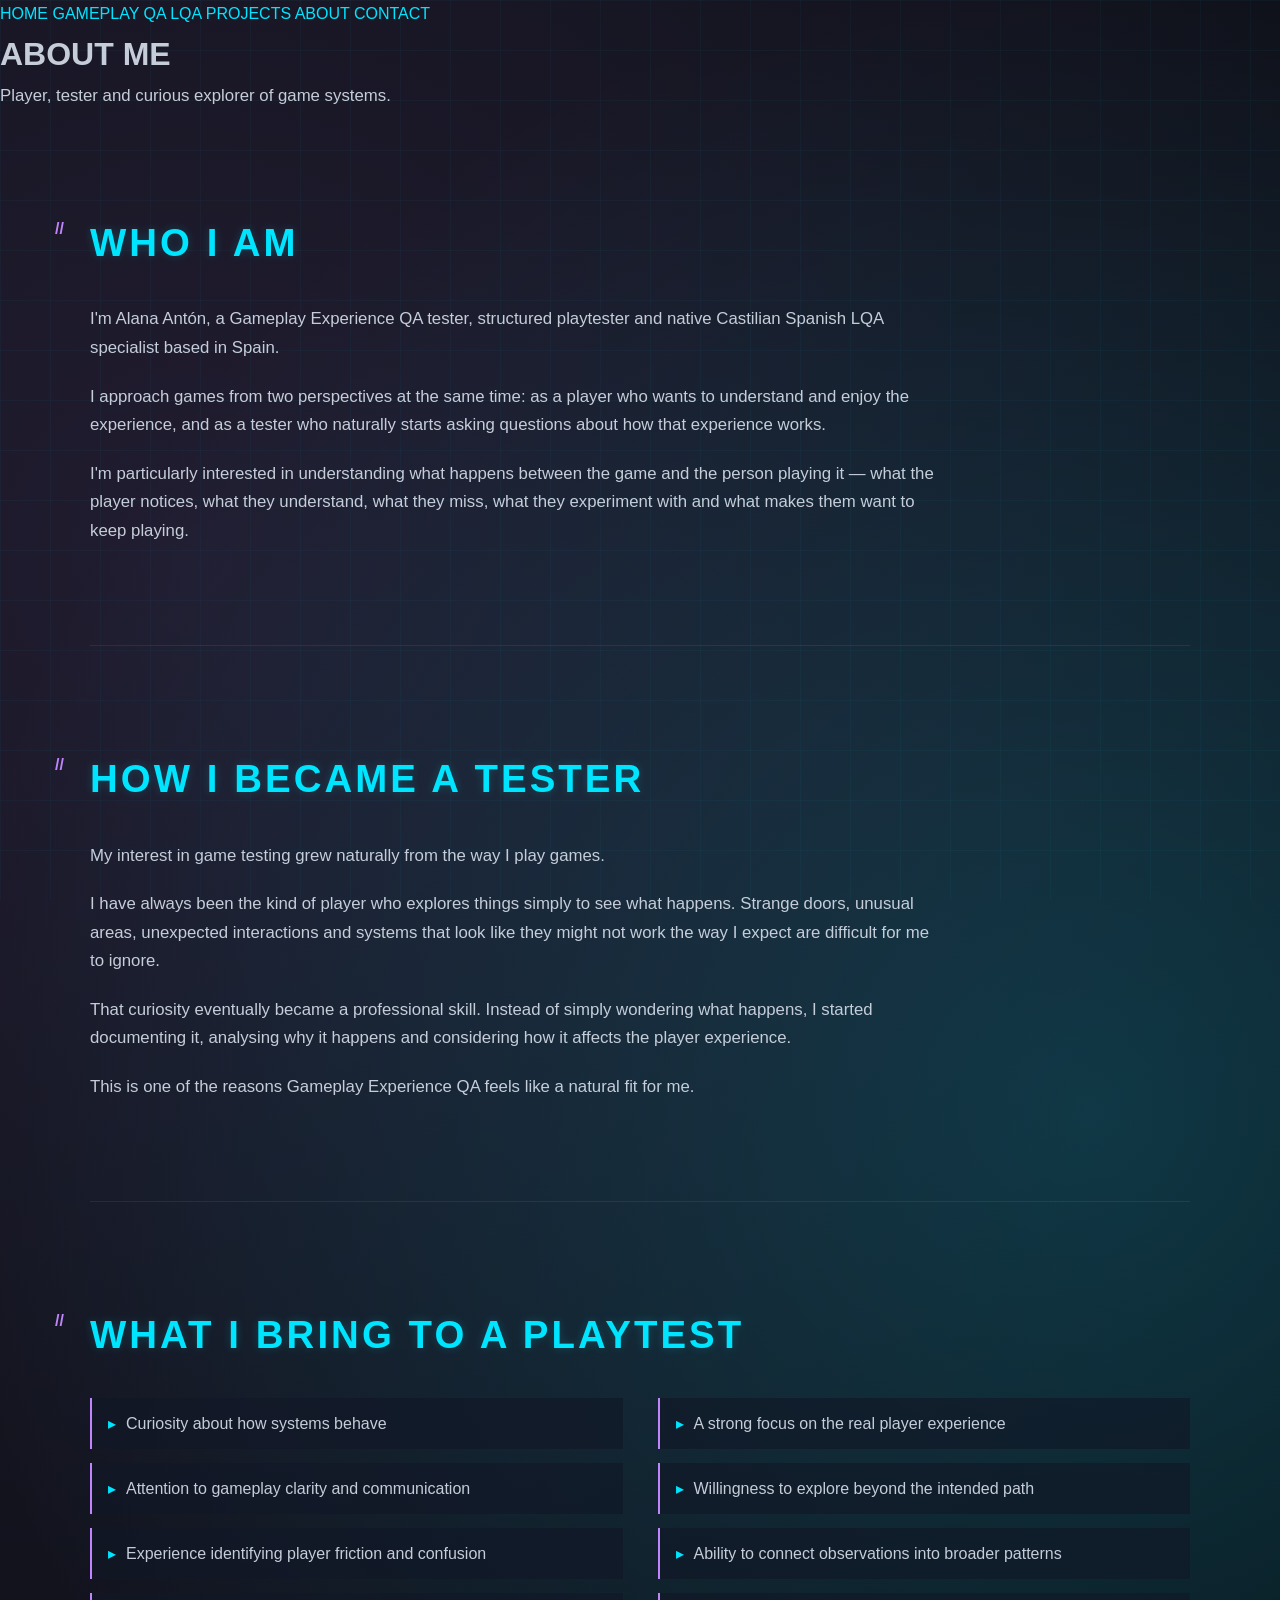
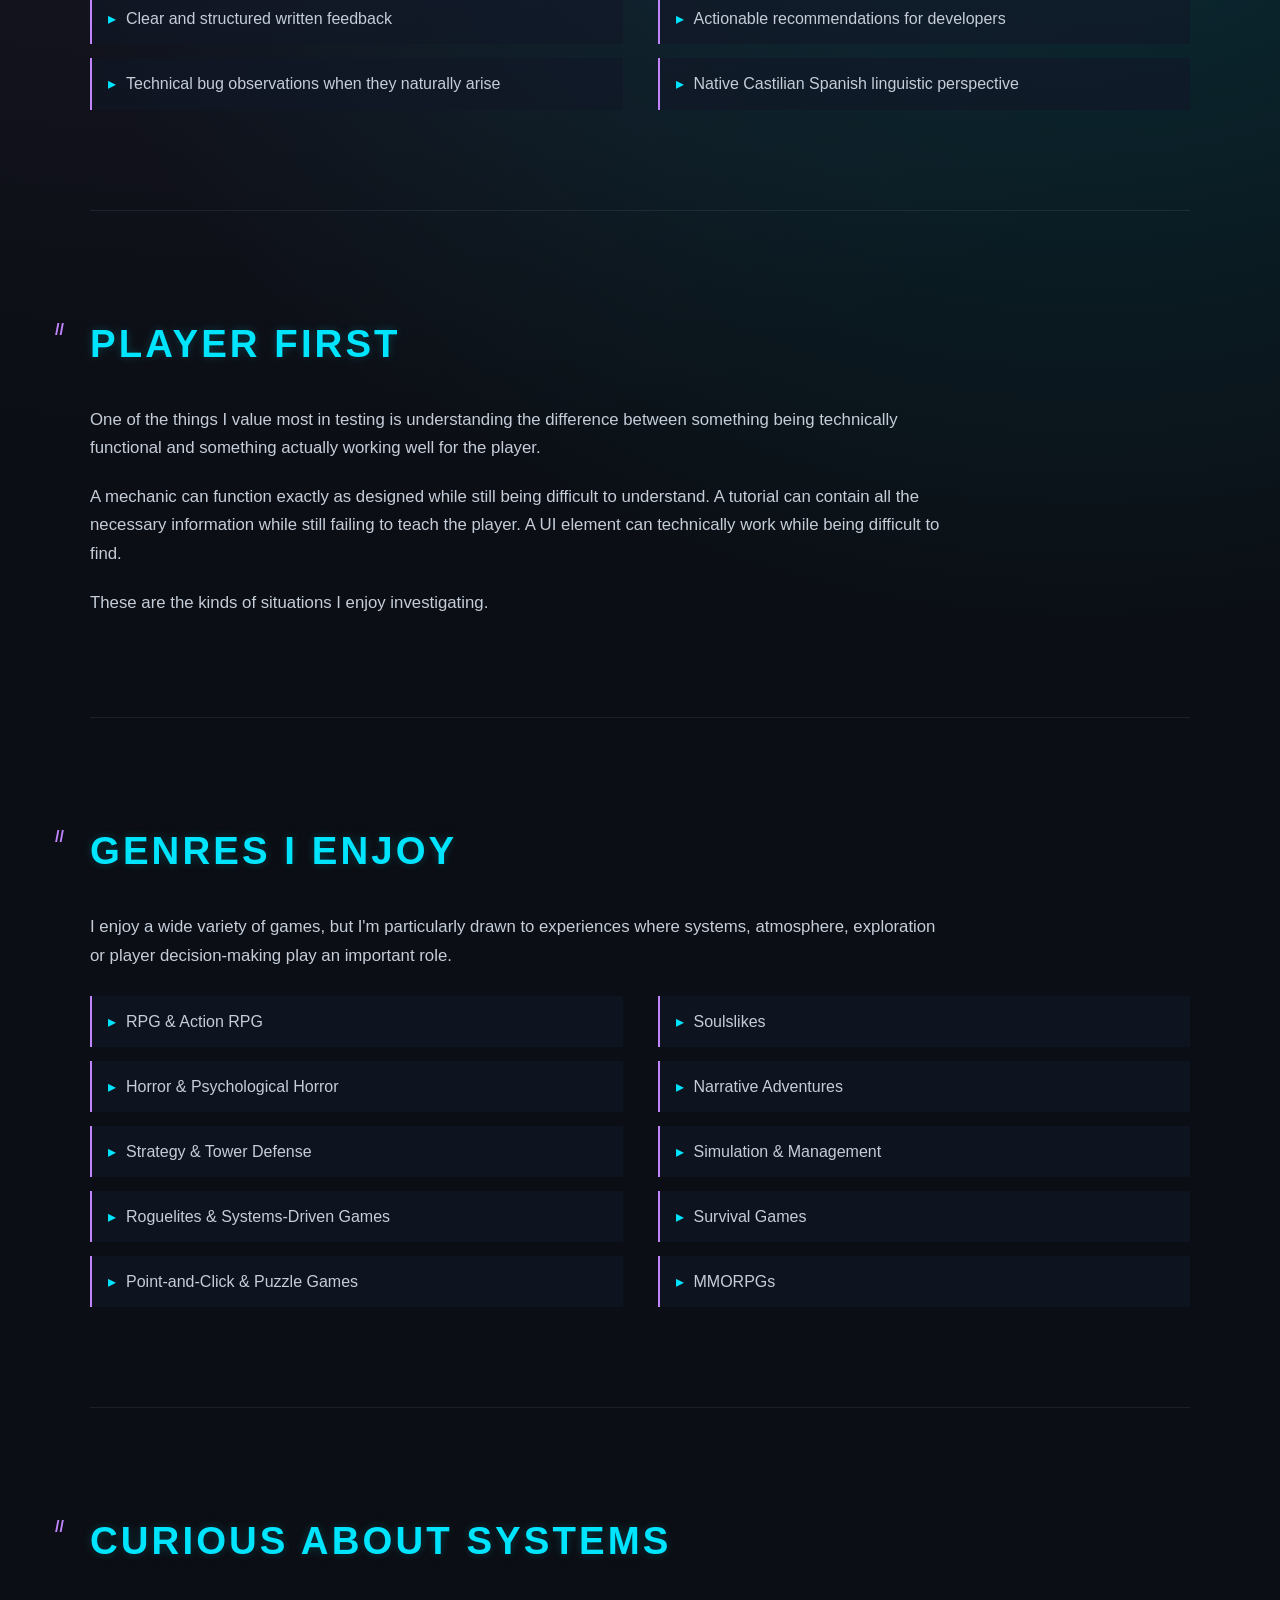
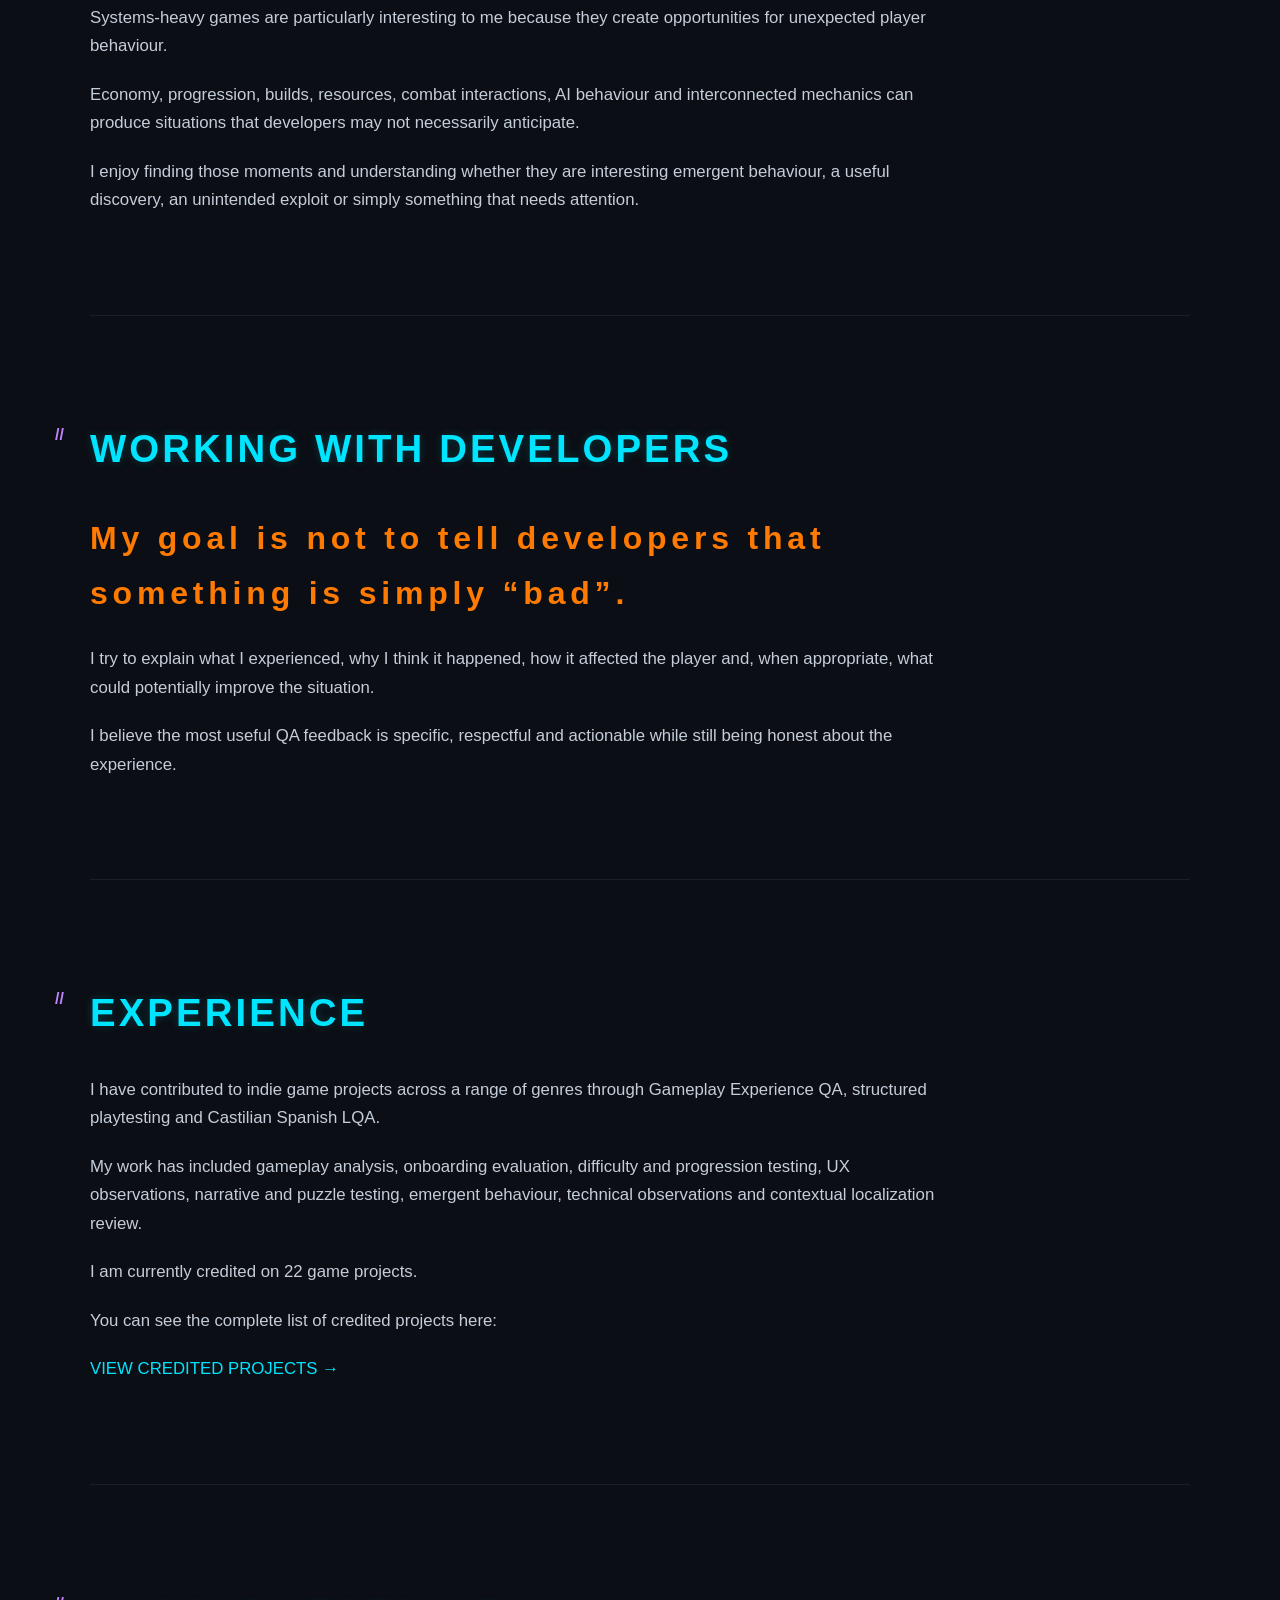
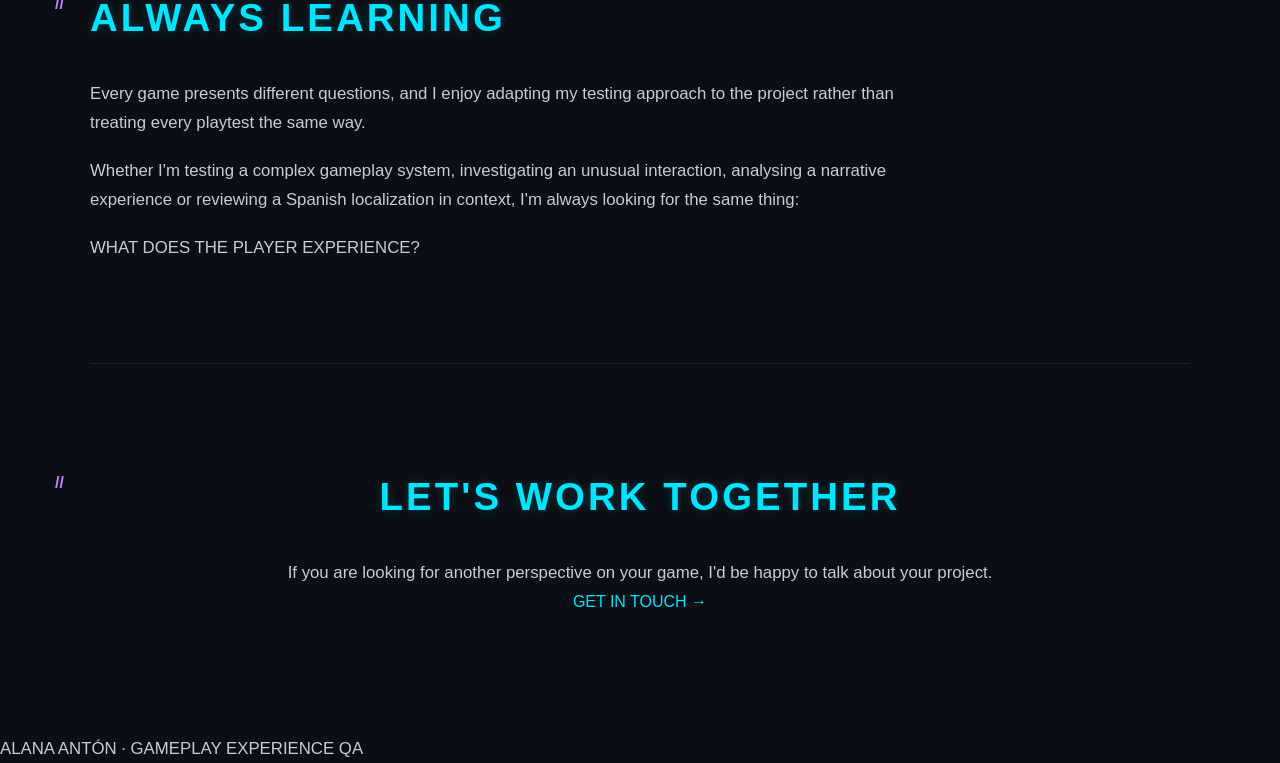
==== about.html @ 399d9724 "Create about.html" ====
<!DOCTYPE html>
<html lang="en">

<head>
    <meta charset="UTF-8">
    <meta name="viewport" content="width=device-width, initial-scale=1.0">

    <title>About | Alana Antón</title>

    <link rel="stylesheet" href="style.css">
</head>

<body>


<nav class="navbar">

    <div class="nav-links">

        <a href="index.html">HOME</a>
        <a href="gameplay-qa.html">GAMEPLAY QA</a>
        <a href="lqa.html">LQA</a>
        <a href="projects.html">PROJECTS</a>
        <a href="about.html">ABOUT</a>
        <a href="contact.html">CONTACT</a>

    </div>

</nav>


<header class="page-header">

    <h1>ABOUT ME</h1>

    <p>
        Player, tester and curious explorer of game systems.
    </p>

</header>


<main>


<section>

    <h2>WHO I AM</h2>

    <p>
        I'm Alana Antón, a Gameplay Experience QA tester,
        structured playtester and native Castilian Spanish LQA
        specialist based in Spain.
    </p>

    <p>
        I approach games from two perspectives at the same time:
        as a player who wants to understand and enjoy the experience,
        and as a tester who naturally starts asking questions about
        how that experience works.
    </p>

    <p>
        I'm particularly interested in understanding what happens
        between the game and the person playing it — what the player
        notices, what they understand, what they miss, what they
        experiment with and what makes them want to keep playing.
    </p>

</section>


<section>

    <h2>HOW I BECAME A TESTER</h2>

    <p>
        My interest in game testing grew naturally from the way I
        play games.
    </p>

    <p>
        I have always been the kind of player who explores things
        simply to see what happens. Strange doors, unusual areas,
        unexpected interactions and systems that look like they
        might not work the way I expect are difficult for me to ignore.
    </p>

    <p>
        That curiosity eventually became a professional skill.
        Instead of simply wondering what happens, I started documenting
        it, analysing why it happens and considering how it affects
        the player experience.
    </p>

    <p>
        This is one of the reasons Gameplay Experience QA feels like
        a natural fit for me.
    </p>

</section>


<section>

    <h2>WHAT I BRING TO A PLAYTEST</h2>

    <ul>

        <li>Curiosity about how systems behave</li>

        <li>A strong focus on the real player experience</li>

        <li>Attention to gameplay clarity and communication</li>

        <li>Willingness to explore beyond the intended path</li>

        <li>Experience identifying player friction and confusion</li>

        <li>Ability to connect observations into broader patterns</li>

        <li>Clear and structured written feedback</li>

        <li>Actionable recommendations for developers</li>

        <li>Technical bug observations when they naturally arise</li>

        <li>Native Castilian Spanish linguistic perspective</li>

    </ul>

</section>


<section>

    <h2>PLAYER FIRST</h2>

    <p>
        One of the things I value most in testing is understanding
        the difference between something being technically functional
        and something actually working well for the player.
    </p>

    <p>
        A mechanic can function exactly as designed while still being
        difficult to understand. A tutorial can contain all the
        necessary information while still failing to teach the player.
        A UI element can technically work while being difficult to find.
    </p>

    <p>
        These are the kinds of situations I enjoy investigating.
    </p>

</section>


<section>

    <h2>GENRES I ENJOY</h2>

    <p>
        I enjoy a wide variety of games, but I'm particularly drawn
        to experiences where systems, atmosphere, exploration or
        player decision-making play an important role.
    </p>

    <ul>

        <li>RPG &amp; Action RPG</li>

        <li>Soulslikes</li>

        <li>Horror &amp; Psychological Horror</li>

        <li>Narrative Adventures</li>

        <li>Strategy &amp; Tower Defense</li>

        <li>Simulation &amp; Management</li>

        <li>Roguelites &amp; Systems-Driven Games</li>

        <li>Survival Games</li>

        <li>Point-and-Click &amp; Puzzle Games</li>

        <li>MMORPGs</li>

    </ul>

</section>


<section>

    <h2>CURIOUS ABOUT SYSTEMS</h2>

    <p>
        Systems-heavy games are particularly interesting to me
        because they create opportunities for unexpected player
        behaviour.
    </p>

    <p>
        Economy, progression, builds, resources, combat interactions,
        AI behaviour and interconnected mechanics can produce situations
        that developers may not necessarily anticipate.
    </p>

    <p>
        I enjoy finding those moments and understanding whether they
        are interesting emergent behaviour, a useful discovery, an
        unintended exploit or simply something that needs attention.
    </p>

</section>


<section>

    <h2>WORKING WITH DEVELOPERS</h2>

    <p>
        My goal is not to tell developers that something is simply
        “bad”.
    </p>

    <p>
        I try to explain what I experienced, why I think it happened,
        how it affected the player and, when appropriate, what could
        potentially improve the situation.
    </p>

    <p>
        I believe the most useful QA feedback is specific, respectful
        and actionable while still being honest about the experience.
    </p>

</section>


<section>

    <h2>EXPERIENCE</h2>

    <p>
        I have contributed to indie game projects across a range of
        genres through Gameplay Experience QA, structured playtesting
        and Castilian Spanish LQA.
    </p>

    <p>
        My work has included gameplay analysis, onboarding evaluation,
        difficulty and progression testing, UX observations, narrative
        and puzzle testing, emergent behaviour, technical observations
        and contextual localization review.
    </p>

    <p>
        I am currently credited on 22 game projects.
    </p>

    <p>
        You can see the complete list of credited projects here:
    </p>

    <p>
        <a href="projects.html">VIEW CREDITED PROJECTS →</a>
    </p>

</section>


<section>

    <h2>ALWAYS LEARNING</h2>

    <p>
        Every game presents different questions, and I enjoy adapting
        my testing approach to the project rather than treating every
        playtest the same way.
    </p>

    <p>
        Whether I'm testing a complex gameplay system, investigating
        an unusual interaction, analysing a narrative experience or
        reviewing a Spanish localization in context, I'm always
        looking for the same thing:
    </p>

    <p class="process-line">
        WHAT DOES THE PLAYER EXPERIENCE?
    </p>

</section>


<section class="cta-section">

    <h2>LET'S WORK TOGETHER</h2>

    <p>
        If you are looking for another perspective on your game,
        I'd be happy to talk about your project.
    </p>

    <a href="contact.html" class="cta-button">
        GET IN TOUCH →
    </a>

</section>


</main>


<footer>

    <p>
        ALANA ANTÓN · GAMEPLAY EXPERIENCE QA
    </p>

</footer>


</body>
</html>
---- style.css ----
/* =========================================================
   ALANA ANTÓN — GAMEPLAY EXPERIENCE QA PORTFOLIO
   ========================================================= */

:root {
    --bg: #0b0e14;
    --bg-secondary: #111827;
    --panel: #1f293d;

    --cyan: #00e5ff;
    --purple: #c084fc;
    --purple-dark: #8a2be2;
    --orange: #ff7a00;

    --white: #ffffff;
    --text: #c5cdd9;
    --muted: #94a3b8;

    --border: rgba(0, 229, 255, 0.25);
    --glow-cyan: rgba(0, 229, 255, 0.18);
    --glow-purple: rgba(192, 132, 252, 0.12);
}


/* =========================================================
   RESET
   ========================================================= */

* {
    margin: 0;
    padding: 0;
    box-sizing: border-box;
}

html {
    scroll-behavior: smooth;
}

body {
    background:
        radial-gradient(
            circle at 15% 10%,
            var(--glow-purple),
            transparent 30%
        ),
        radial-gradient(
            circle at 85% 20%,
            var(--glow-cyan),
            transparent 25%
        ),
        var(--bg);

    color: var(--text);
    font-family: "Segoe UI", Arial, sans-serif;
    line-height: 1.7;

    min-height: 100vh;
}


/* =========================================================
   SUBTLE TECH GRID
   ========================================================= */

body::before {
    content: "";

    position: fixed;
    inset: 0;

    background-image:
        linear-gradient(
            rgba(0, 229, 255, 0.035) 1px,
            transparent 1px
        ),
        linear-gradient(
            90deg,
            rgba(0, 229, 255, 0.035) 1px,
            transparent 1px
        );

    background-size: 50px 50px;

    pointer-events: none;

    z-index: -1;
}


/* =========================================================
   HEADER / HERO
   ========================================================= */

header.hero {
    min-height: 75vh;

    display: flex;
    flex-direction: column;
    justify-content: center;
    align-items: center;

    text-align: center;

    padding: 80px 20px;

    border-bottom: 1px solid var(--border);

    position: relative;

    overflow: hidden;
}


/* Technical status */

.hero-status {
    color: var(--orange);

    font-size: 0.75rem;

    letter-spacing: 0.3em;

    margin-bottom: 20px;

    text-transform: uppercase;
}


/* Main name */

.hero h1 {
    color: var(--white);

    font-size: clamp(3rem, 9vw, 7rem);

    font-weight: 800;

    letter-spacing: 0.08em;

    line-height: 1.05;

    text-shadow:
        0 0 12px rgba(0, 229, 255, 0.35),
        0 0 35px rgba(192, 132, 252, 0.15);

    margin-bottom: 18px;
}


/* Professional title */

.hero h2 {
    color: var(--cyan);

    font-size: clamp(1.6rem, 4vw, 2.4rem);

    letter-spacing: 0.08em;

    line-height: 1.2;

    margin-bottom: 15px;

    text-transform: uppercase;

    text-shadow:
        0 0 10px rgba(0, 229, 255, 0.2);
}


/* Subtitle */

.hero-subtitle {
    color: var(--purple);

    font-size: clamp(0.9rem, 2vw, 1.2rem);

    letter-spacing: 0.12em;

    max-width: 900px;

    margin-bottom: 25px;
}


/* Hero description */

.hero-description {
    color: var(--text);

    font-size: 1.05rem;

    max-width: 700px;

    margin-bottom: 30px;
}


/* Hero tags */

.hero-tags {
    display: flex;

    gap: 12px;

    flex-wrap: wrap;

    justify-content: center;
}


.hero-tags span {
    color: var(--cyan);

    border: 1px solid var(--border);

    background: rgba(17, 24, 39, 0.65);

    padding: 8px 14px;

    font-size: 0.75rem;

    letter-spacing: 0.12em;

    transition:
        border-color 0.2s ease,
        color 0.2s ease,
        transform 0.2s ease,
        box-shadow 0.2s ease;
}


.hero-tags span:hover {
    color: var(--orange);

    border-color: var(--orange);

    transform: translateY(-2px);

    box-shadow:
        0 0 15px rgba(255, 122, 0, 0.12);
}


/* Decorative line */

header.hero::after {
    content: "";

    width: 120px;

    height: 3px;

    margin-top: 35px;

    background: linear-gradient(
        90deg,
        var(--cyan),
        var(--purple),
        var(--orange)
    );

    box-shadow:
        0 0 12px rgba(0, 229, 255, 0.5);
}


/* =========================================================
   MAIN
   ========================================================= */

main {
    width: min(1100px, 90%);

    margin: 0 auto;
}


/* =========================================================
   SECTIONS
   ========================================================= */

section {
    padding: 100px 0;

    border-bottom: 1px solid rgba(148, 163, 184, 0.12);

    position: relative;
}


/* Section decoration */

section::before {
    content: "//";

    position: absolute;

    left: -35px;

    top: 105px;

    color: var(--purple);

    font-weight: bold;

    font-size: 1rem;
}


/* Section titles */

section h2 {
    color: var(--cyan);

    font-size: clamp(1.6rem, 4vw, 2.4rem);

    letter-spacing: 0.08em;

    margin-bottom: 30px;

    text-transform: uppercase;

    text-shadow:
        0 0 10px rgba(0, 229, 255, 0.2);
}


/* =========================================================
   TEXT
   ========================================================= */

p {
    max-width: 850px;

    color: var(--text);

    font-size: 1.05rem;
}

p + p {
    margin-top: 20px;
}


/* =========================================================
   LISTS
   ========================================================= */

ul {
    list-style: none;

    display: grid;

    grid-template-columns: repeat(2, 1fr);

    gap: 14px 35px;

    margin-top: 25px;
}

li {
    color: var(--text);

    background: rgba(17, 24, 39, 0.65);

    border-left: 2px solid var(--purple);

    padding: 12px 16px;

    transition:
        transform 0.25s ease,
        border-color 0.25s ease,
        background 0.25s ease;
}

li::before {
    content: "▸";

    color: var(--cyan);

    margin-right: 10px;
}

li:hover {
    transform: translateX(5px);

    border-left-color: var(--orange);

    background: rgba(31, 41, 61, 0.85);
}


/* =========================================================
   PROJECT CARDS
   ========================================================= */

.projects-grid {
    display: grid;

    grid-template-columns: repeat(2, 1fr);

    gap: 20px;
}


article {
    background:
        linear-gradient(
            145deg,
            rgba(17, 24, 39, 0.95),
            rgba(31, 41, 61, 0.65)
        );

    border: 1px solid var(--border);

    padding: 28px;

    margin-bottom: 0;

    position: relative;

    overflow: hidden;

    transition:
        transform 0.3s ease,
        border-color 0.3s ease,
        box-shadow 0.3s ease;
}


/* Tech corner */

article::before {
    content: "";

    position: absolute;

    top: 0;

    left: 0;

    width: 40px;

    height: 3px;

    background: var(--cyan);

    transition: width 0.3s ease;
}


/* Orange detail */

article::after {
    content: "";

    position: absolute;

    bottom: 0;

    right: 0;

    width: 45px;

    height: 3px;

    background: var(--orange);
}


/* Project hover */

article:hover {
    transform: translateY(-5px);

    border-color: var(--cyan);

    box-shadow:
        0 0 25px rgba(0, 229, 255, 0.12),
        0 0 50px rgba(192, 132, 252, 0.05);
}

article:hover::before {
    width: 100%;
}


/* Project title */

article h3 {
    color: var(--white);

    font-size: 1.5rem;

    letter-spacing: 0.05em;

    line-height: 1.3;

    margin-bottom: 8px;
}


/* Project genre */

article p:first-of-type {
    color: var(--muted);

    font-size: 0.95rem;
}


/* Project role */

article p:last-of-type {
    color: var(--purple);

    font-size: 0.9rem;

    margin-top: 8px;
}


/* =========================================================
   LQA PROJECTS
   ========================================================= */

article.lqa {
    border-color: rgba(192, 132, 252, 0.35);
}


article.lqa::before {
    background: var(--purple);
}


article.lqa::after {
    background: var(--cyan);
}


/* =========================================================
   HOW I WORK
   ========================================================= */

section:nth-of-type(7) p:first-of-type {
    color: var(--orange);

    font-size: clamp(1.3rem, 3vw, 2rem);

    font-weight: 700;

    letter-spacing: 0.15em;

    margin-bottom: 25px;
}


/* =========================================================
   CONTACT
   ========================================================= */

section:last-child {
    text-align: center;

    border-bottom: none;

    padding-bottom: 120px;
}

section:last-child p {
    margin-left: auto;

    margin-right: auto;
}


/* =========================================================
   LINKS
   ========================================================= */

a {
    color: var(--cyan);

    text-decoration: none;

    transition:
        color 0.2s ease,
        text-shadow 0.2s ease;
}

a:hover {
    color: var(--orange);

    text-shadow:
        0 0 10px rgba(255, 122, 0, 0.4);
}


/* =========================================================
   SCROLLBAR
   ========================================================= */

::-webkit-scrollbar {
    width: 8px;
}

::-webkit-scrollbar-track {
    background: var(--bg);
}

::-webkit-scrollbar-thumb {
    background: var(--purple-dark);

    border-radius: 10px;
}

::-webkit-scrollbar-thumb:hover {
    background: var(--cyan);
}


/* =========================================================
   MOBILE
   ========================================================= */

@media (max-width: 700px) {

    header.hero {
        min-height: 65vh;

        padding: 60px 20px;
    }


    .hero h1 {
        font-size: 3rem;

        letter-spacing: 0.04em;
    }


    .hero h2 {
        font-size: 1.5rem;
    }


    .hero-subtitle,
    .hero-description {
        font-size: 0.9rem;

        line-height: 1.6;
    }


    .hero-status {
        font-size: 0.65rem;

        letter-spacing: 0.2em;
    }


    .hero-tags {
        gap: 8px;
    }


    .hero-tags span {
        font-size: 0.7rem;

        padding: 7px 10px;
    }


    main {
        width: 88%;
    }


    section {
        padding: 70px 0;
    }


    section::before {
        display: none;
    }


    ul {
        grid-template-columns: 1fr;
    }


    .projects-grid {
        grid-template-columns: 1fr;
    }


    article {
        padding: 22px;
    }


    p {
        font-size: 1rem;
    }
}
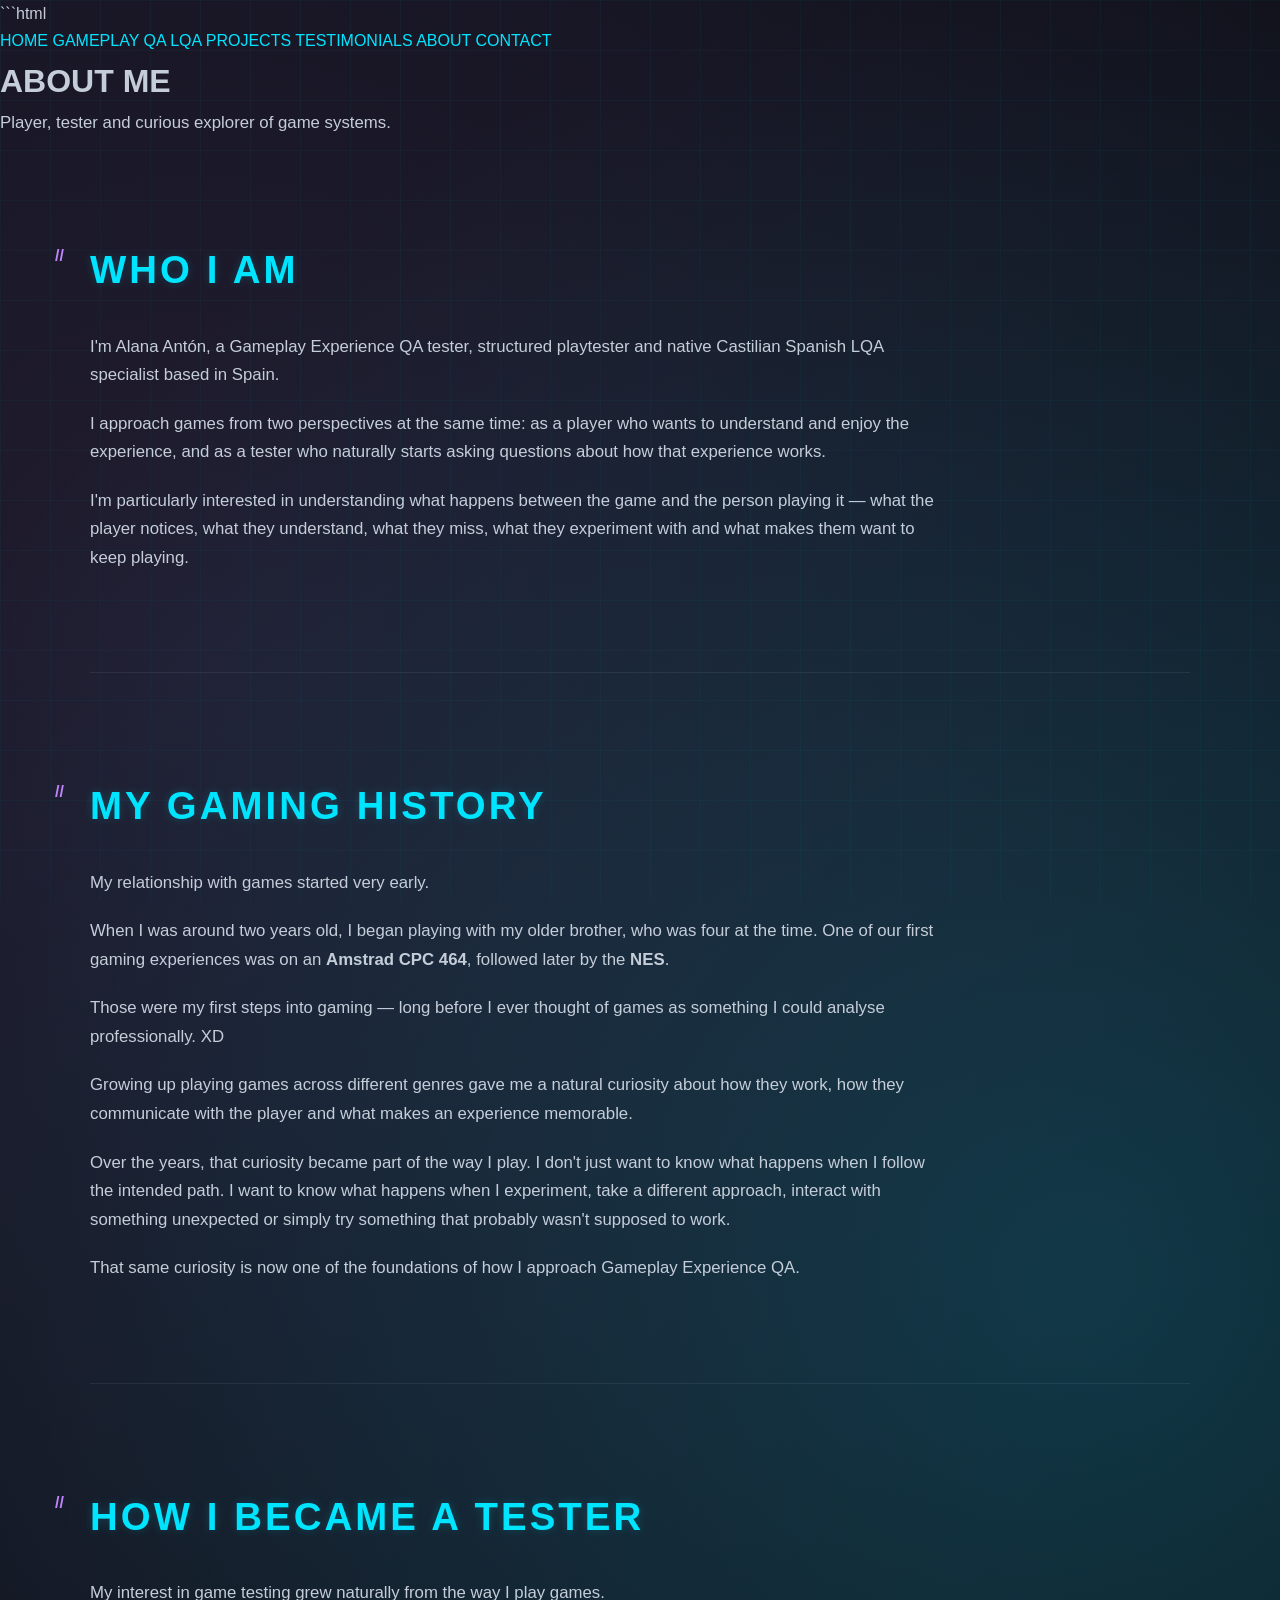
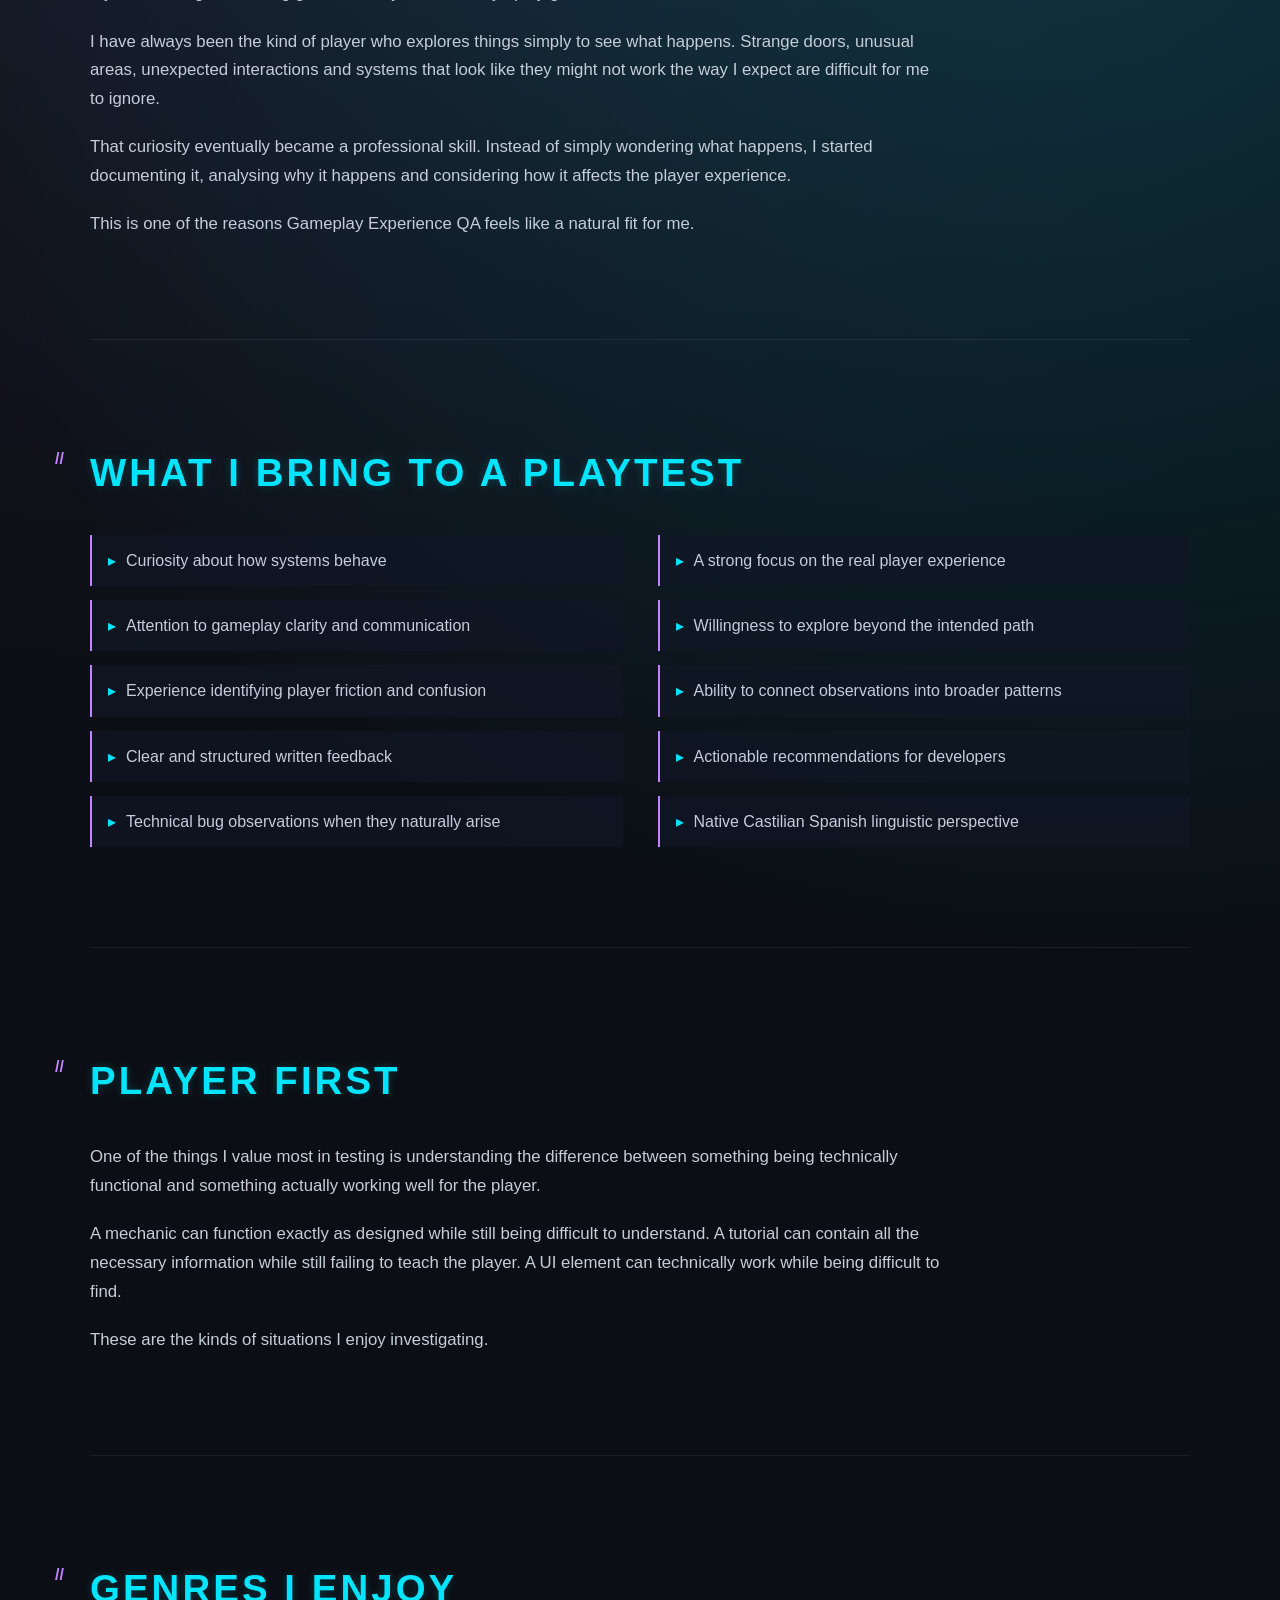
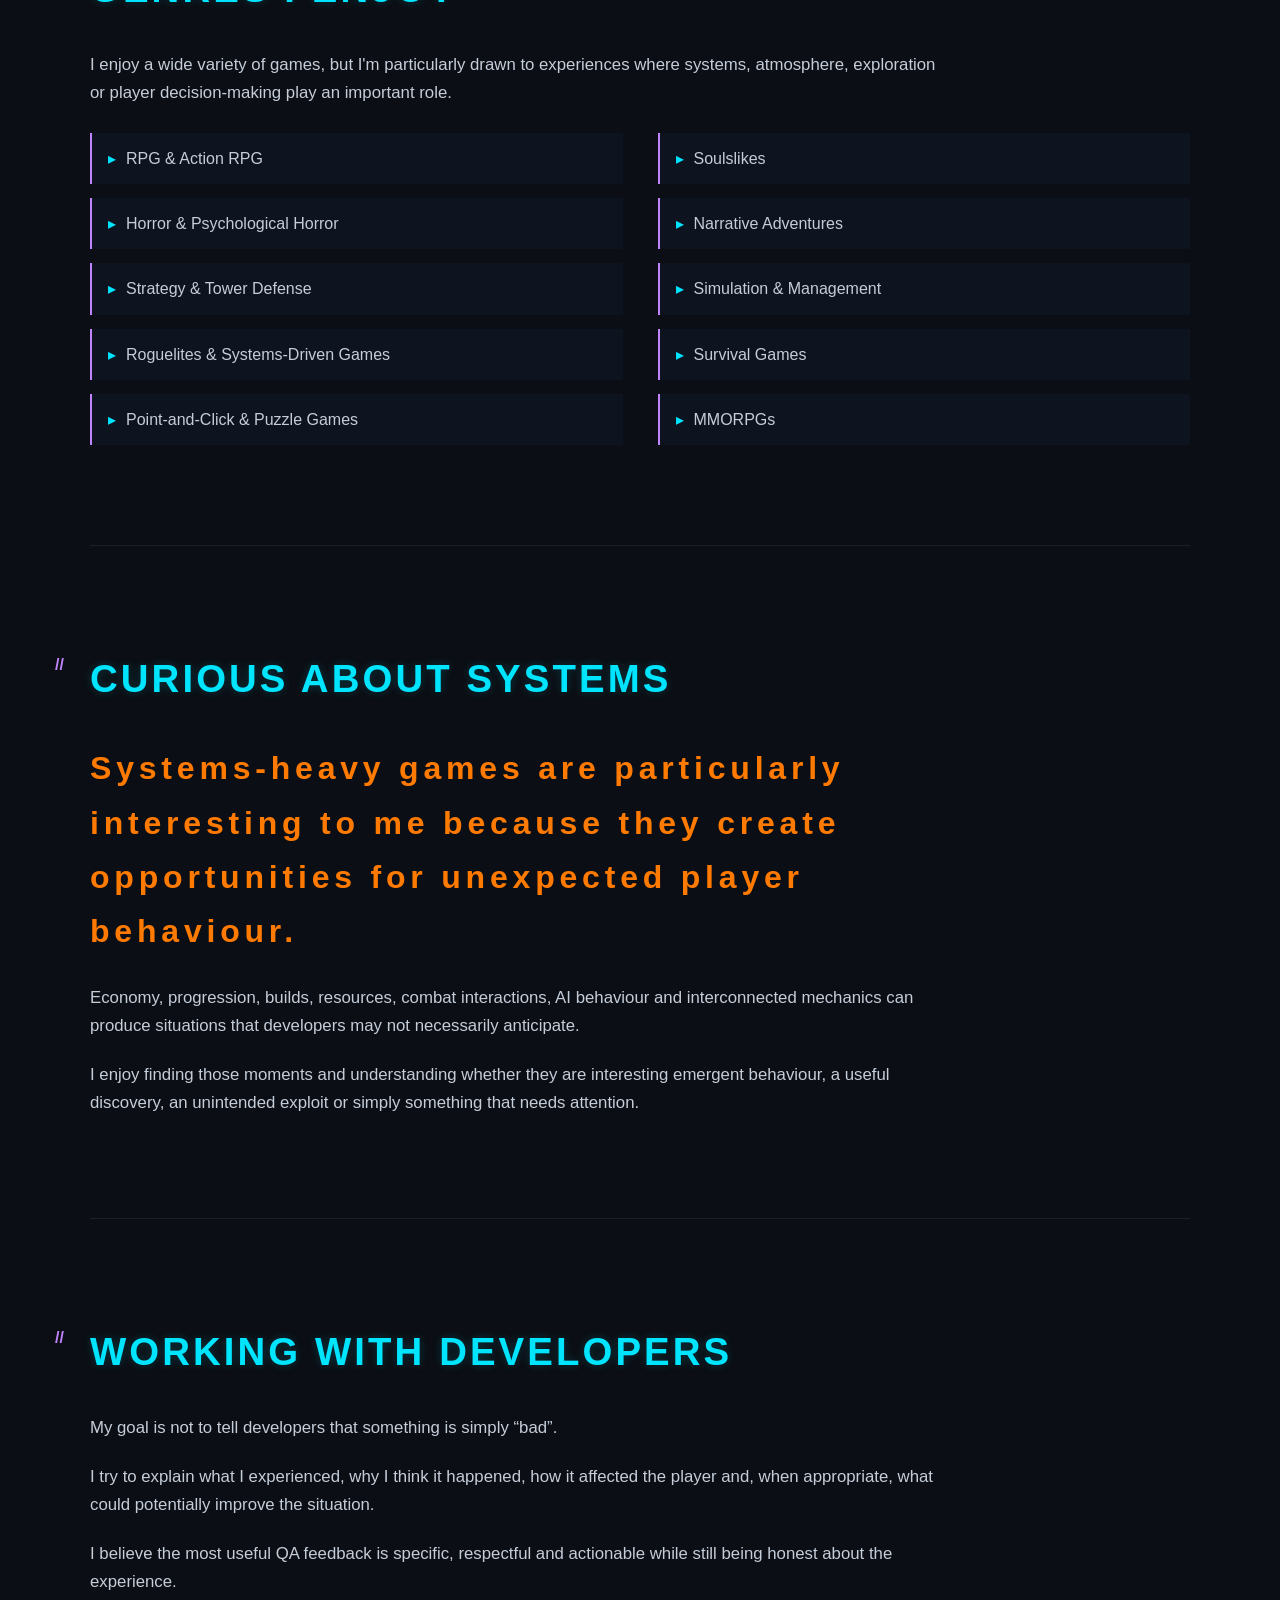
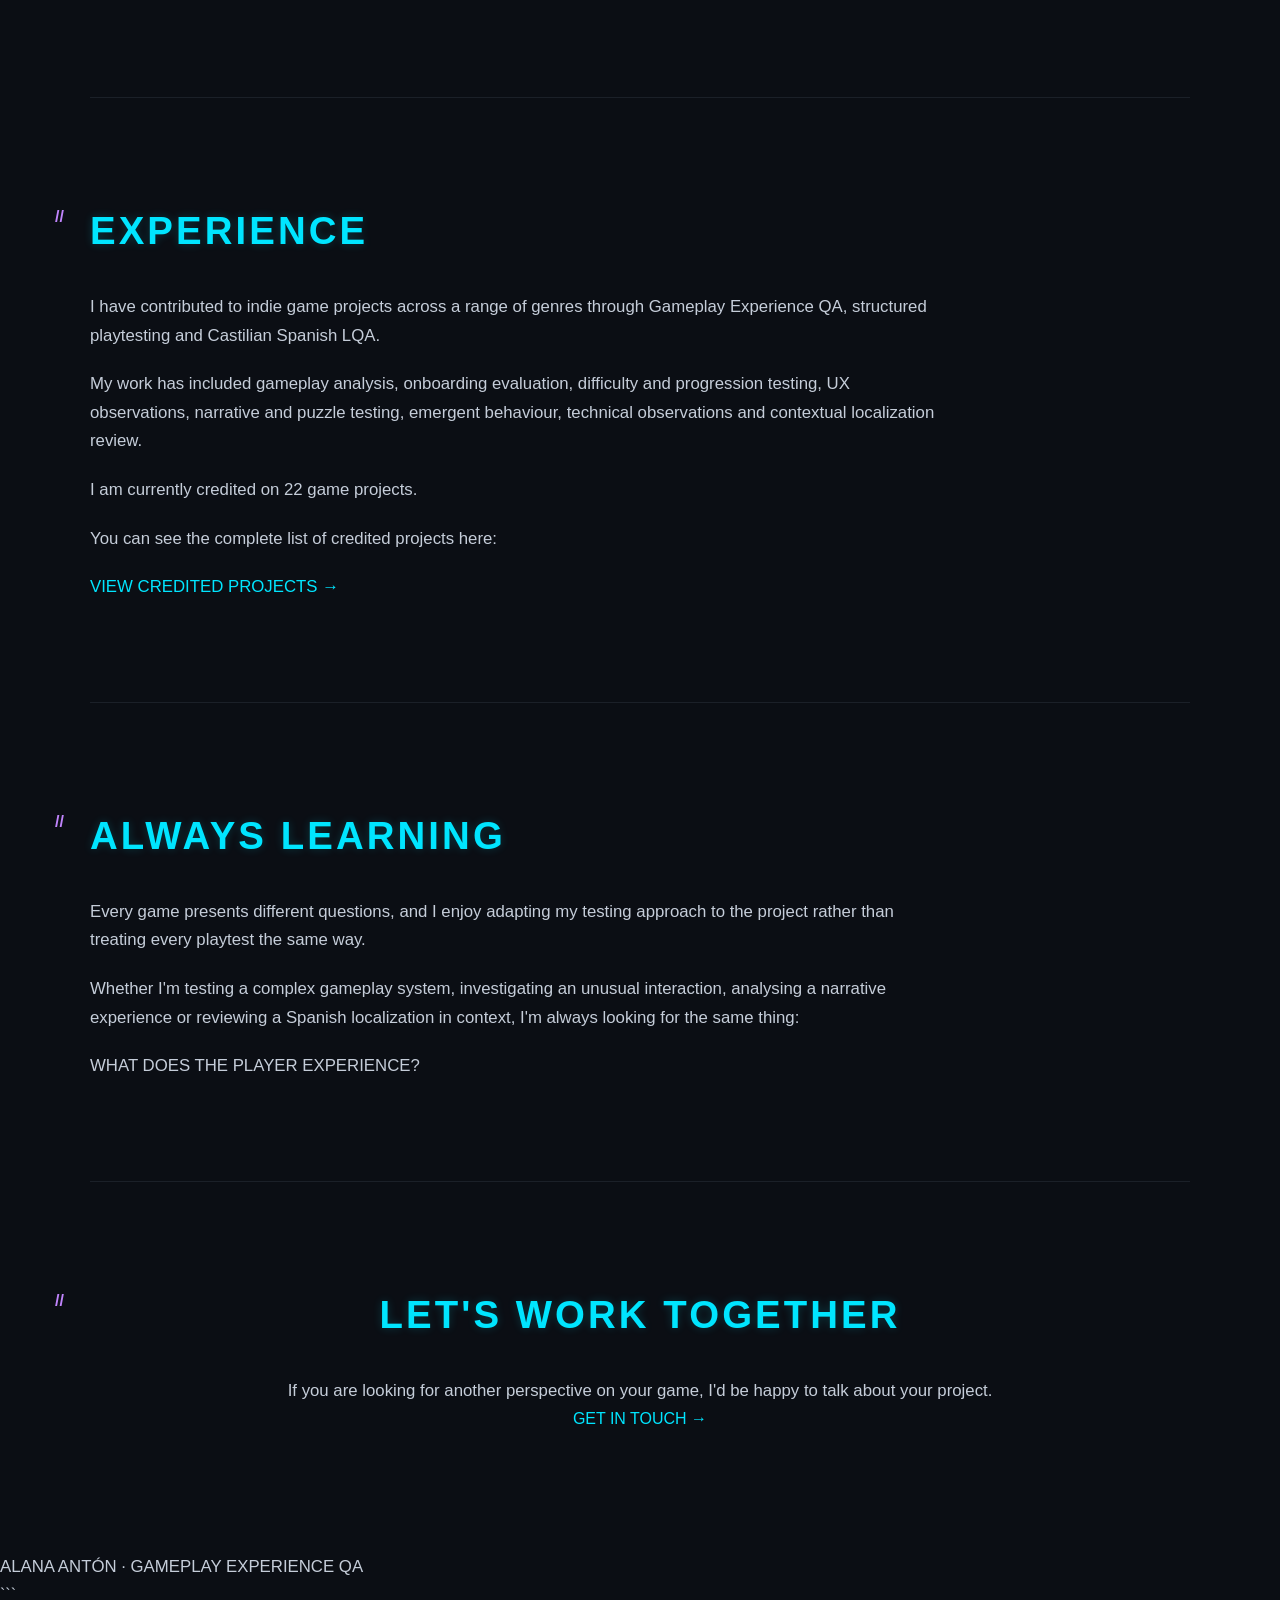
==== commit 8d3f933a: "Update about.html" ====
--- a/about.html
+++ b/about.html
@@ -1,3 +1,4 @@
+```html
 <!DOCTYPE html>
 <html lang="en">
 
@@ -8,6 +9,7 @@
     <title>About | Alana Antón</title>
 
     <link rel="stylesheet" href="style.css">
+
 </head>
 
 <body>
@@ -21,6 +23,7 @@
         <a href="gameplay-qa.html">GAMEPLAY QA</a>
         <a href="lqa.html">LQA</a>
         <a href="projects.html">PROJECTS</a>
+        <a href="testimonials.html">TESTIMONIALS</a>
         <a href="about.html">ABOUT</a>
         <a href="contact.html">CONTACT</a>
 
@@ -72,6 +75,48 @@
 
 <section>
 
+    <h2>MY GAMING HISTORY</h2>
+
+    <p>
+        My relationship with games started very early.
+    </p>
+
+    <p>
+        When I was around two years old, I began playing with my
+        older brother, who was four at the time. One of our first
+        gaming experiences was on an <strong>Amstrad CPC 464</strong>,
+        followed later by the <strong>NES</strong>.
+    </p>
+
+    <p>
+        Those were my first steps into gaming — long before I ever
+        thought of games as something I could analyse professionally. XD
+    </p>
+
+    <p>
+        Growing up playing games across different genres gave me
+        a natural curiosity about how they work, how they communicate
+        with the player and what makes an experience memorable.
+    </p>
+
+    <p>
+        Over the years, that curiosity became part of the way I play.
+        I don't just want to know what happens when I follow the
+        intended path. I want to know what happens when I experiment,
+        take a different approach, interact with something unexpected
+        or simply try something that probably wasn't supposed to work.
+    </p>
+
+    <p>
+        That same curiosity is now one of the foundations of how I
+        approach Gameplay Experience QA.
+    </p>
+
+</section>
+
+
+<section>
+
     <h2>HOW I BECAME A TESTER</h2>
 
     <p>
@@ -327,3 +372,4 @@
 
 </body>
 </html>
+```
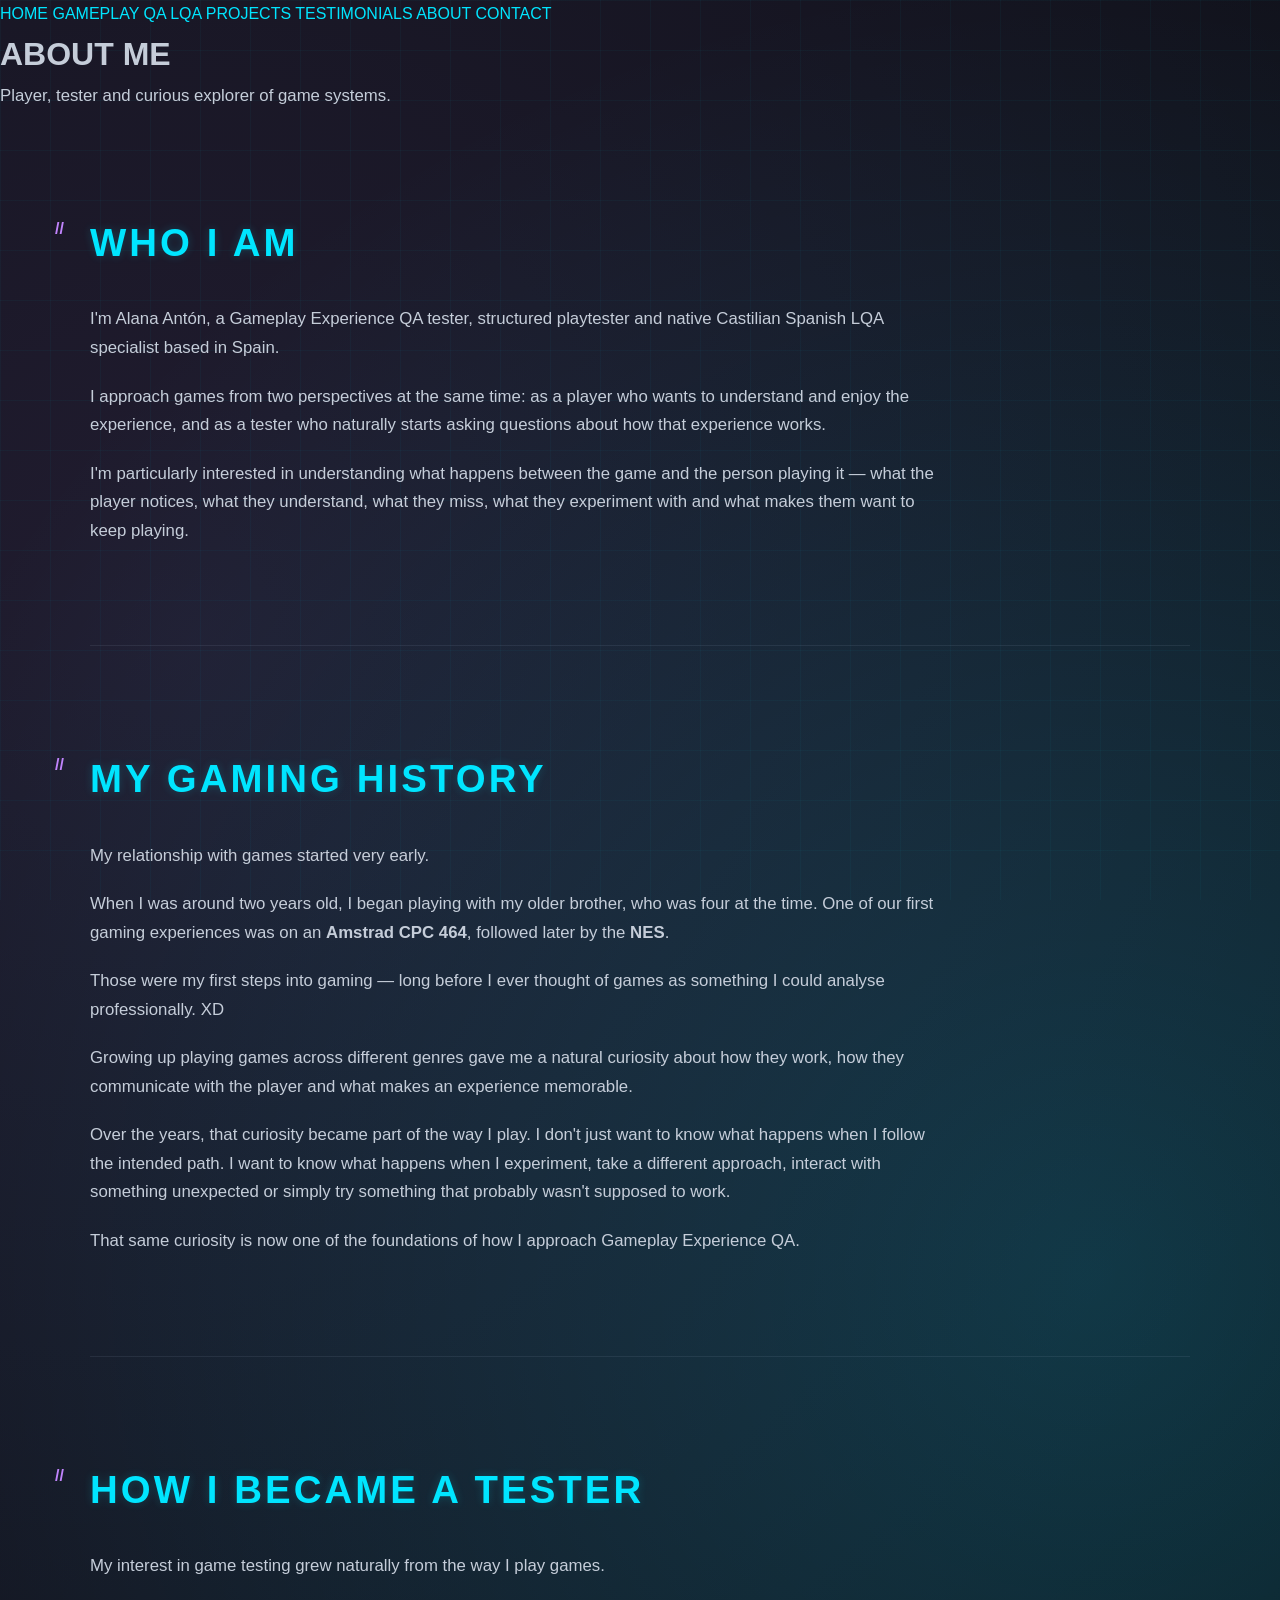
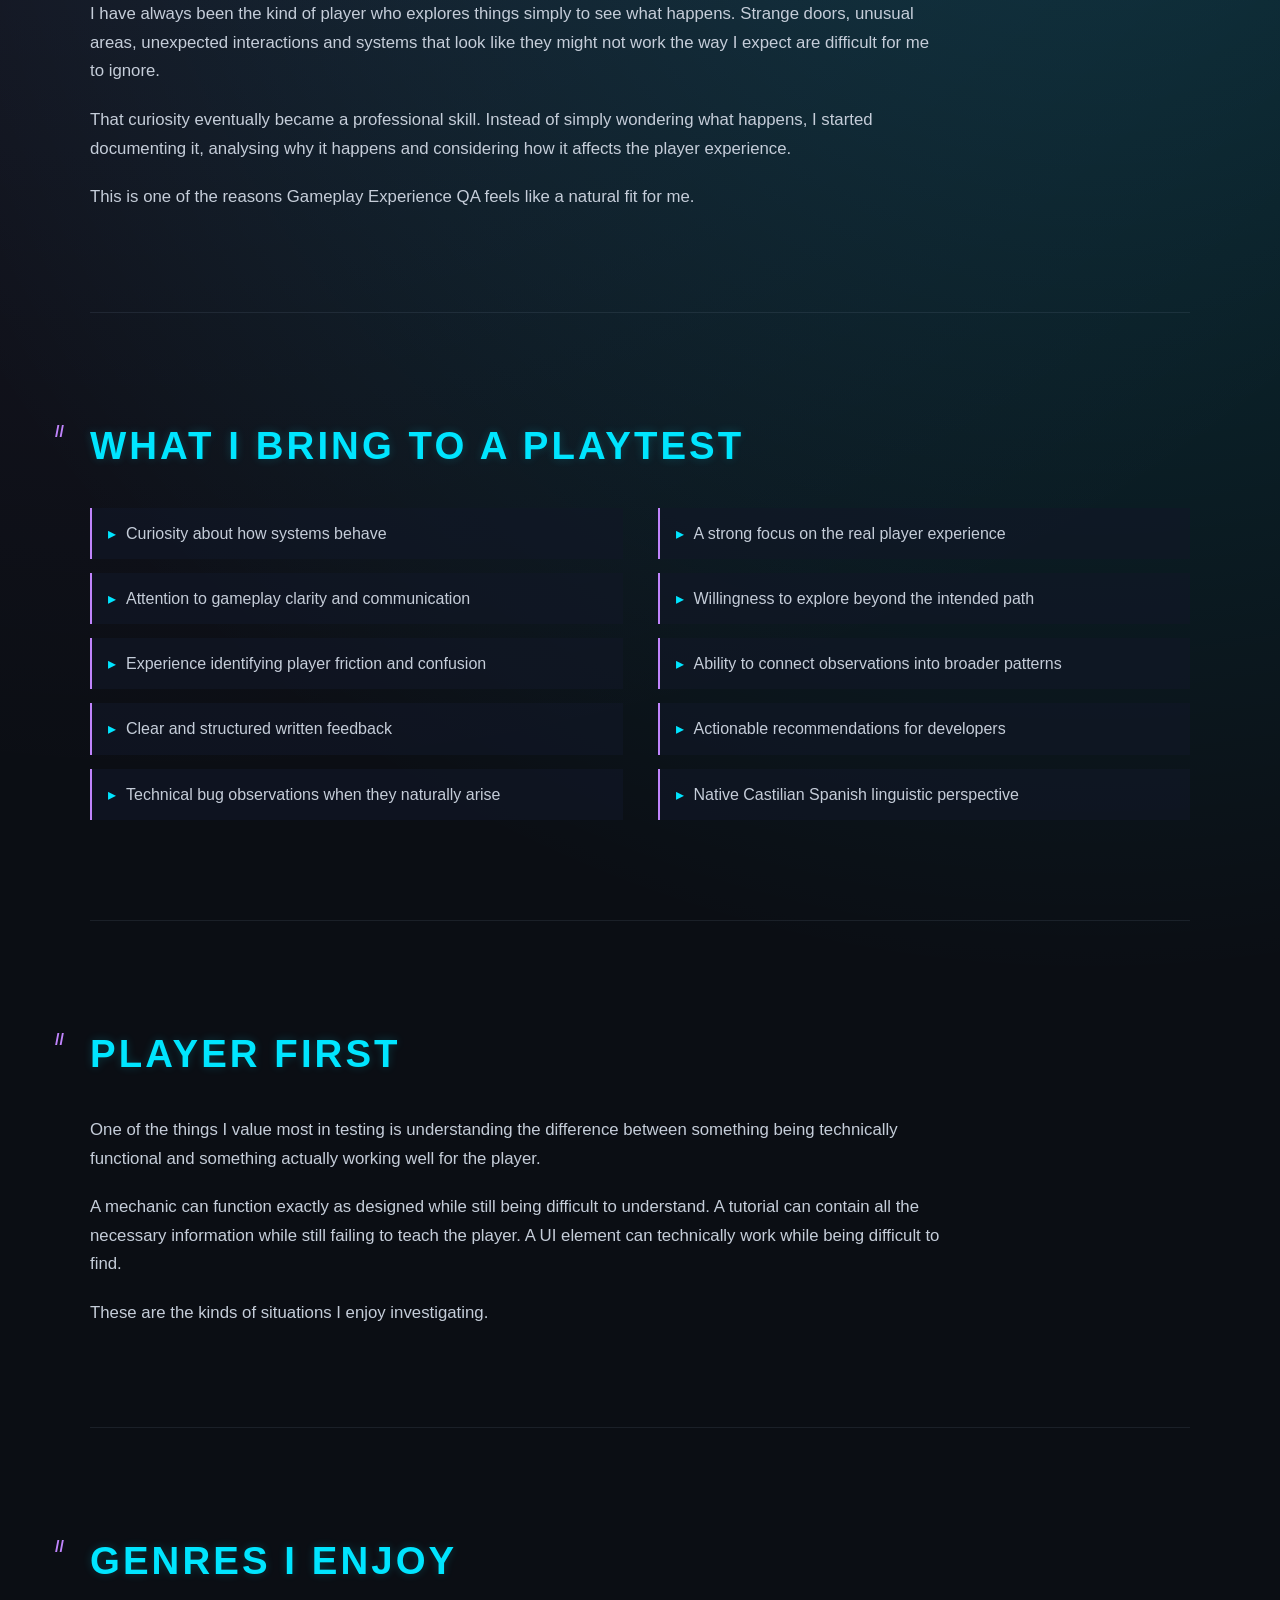
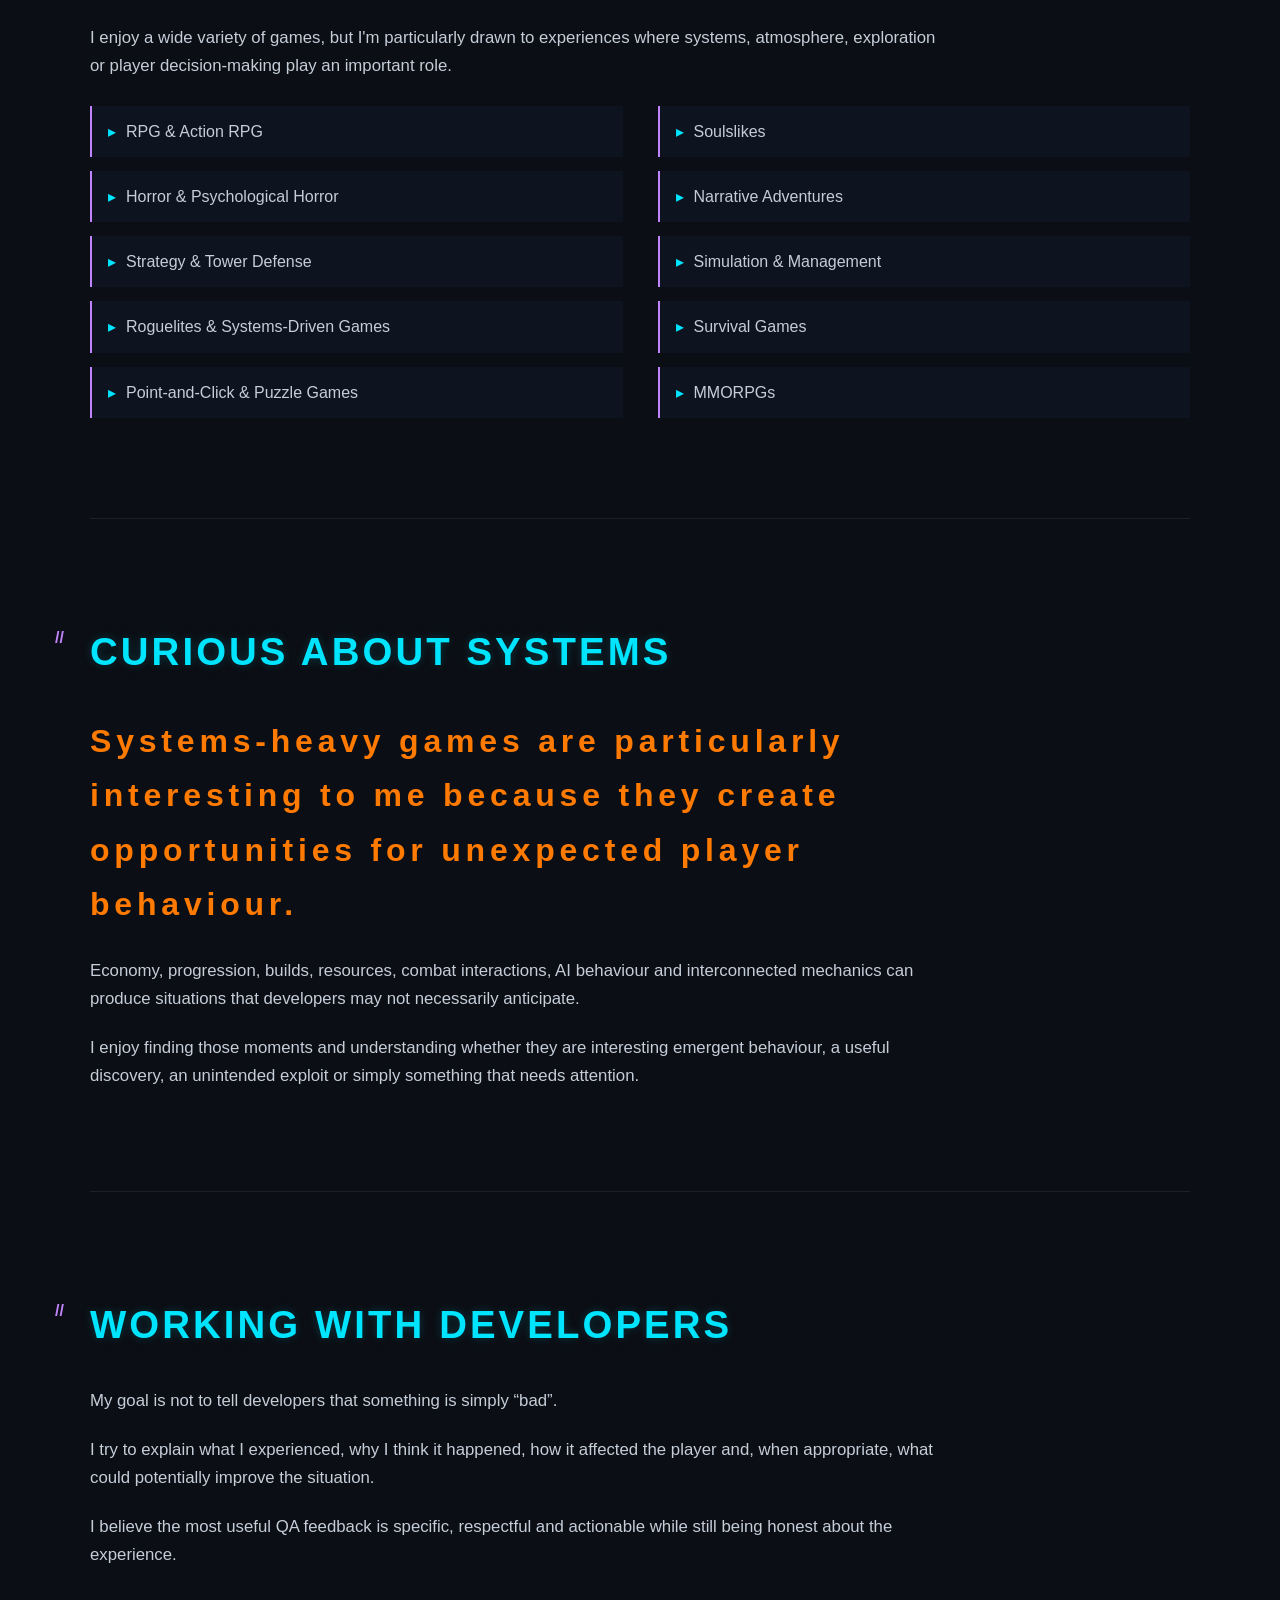
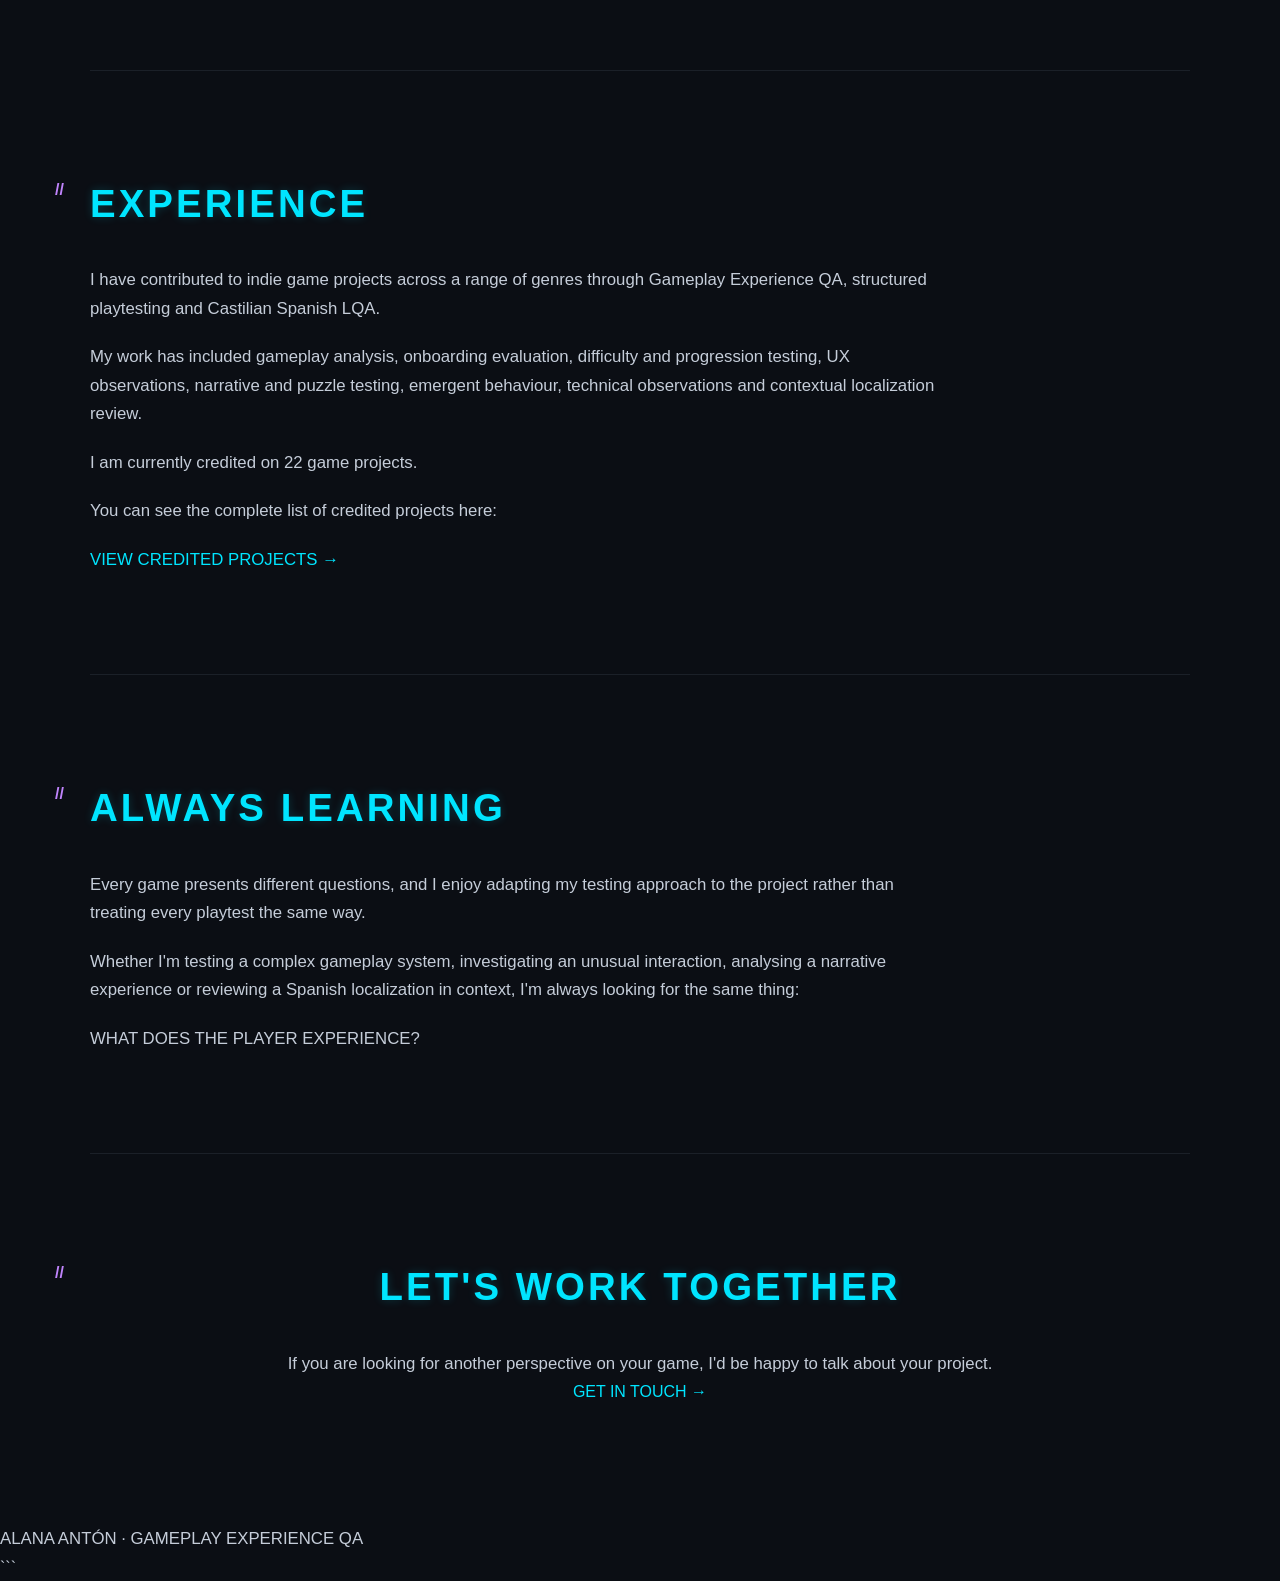
==== commit 6d3f79ed: "Update about.html" ====
--- a/about.html
+++ b/about.html
@@ -1,4 +1,3 @@
-```html
 <!DOCTYPE html>
 <html lang="en">
 
